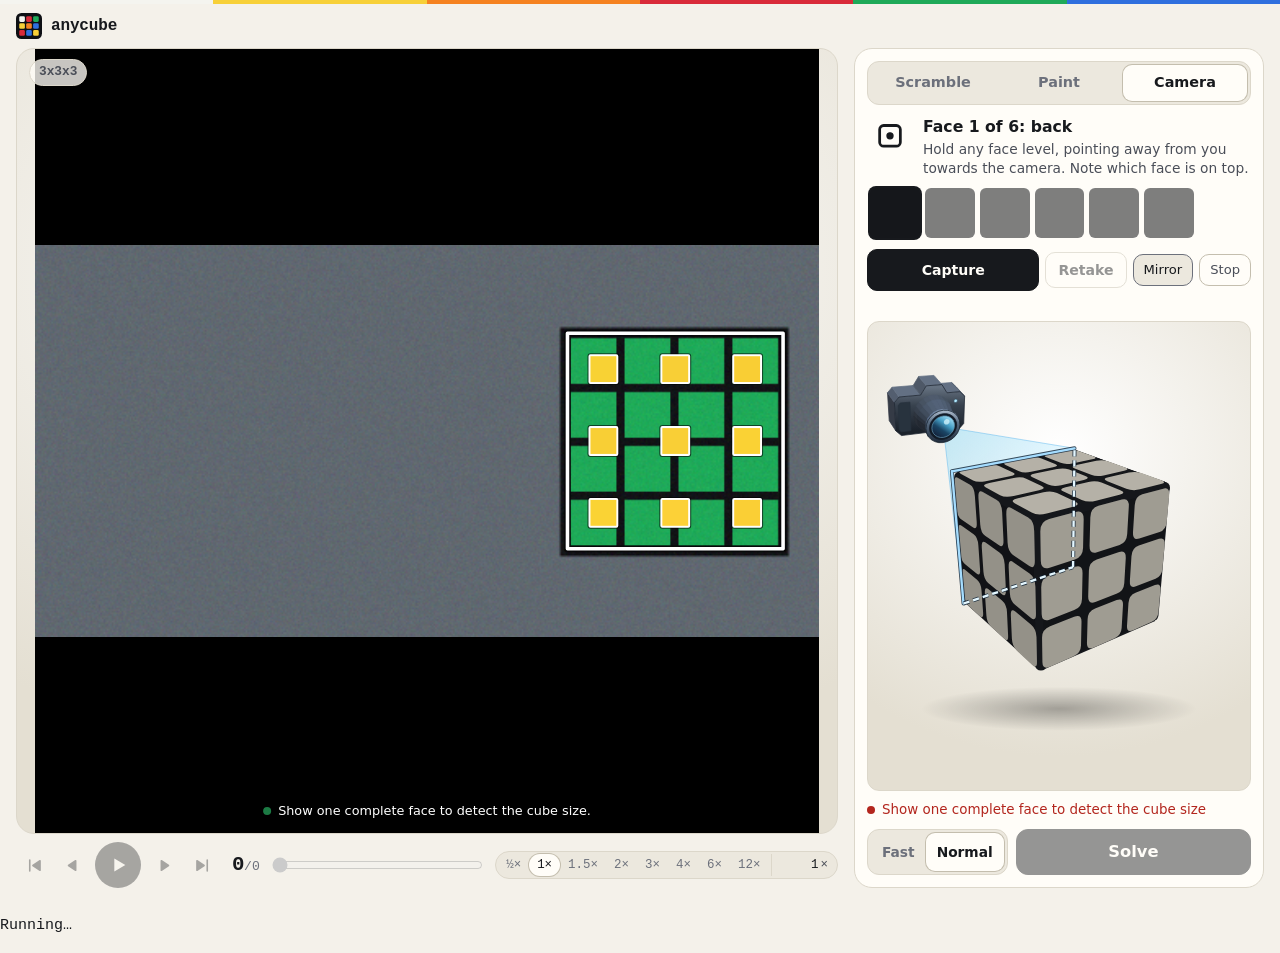
==== app/tests/size-workflows.html @ 3d15e0f9 "Infer camera cube size and confirm MultiCuber calibration before scanning" ====
<!doctype html>
<meta charset="utf-8">
<title>Camera and robot size workflows</title>
<link rel="stylesheet" href="../app.css">
<div class="app" id="app"></div>
<pre id="result">Running…</pre>
<script type="module">
import { mount } from "../js/app.js";
import { SCAN_STEPS } from "../js/camera.js";
import { COLOURS, picture, quad } from "./pictures.mjs";
import { mockServer, json, PHOTOS } from "./robot-mock.mjs";

const result = document.querySelector("#result");
const $ = id => document.getElementById(id);
const check = (value, message) => { if (!value) throw Error(message); };
async function until(predicate) {
  const end = performance.now() + 12000;
  while (!predicate()) {
    if (performance.now() > end) throw Error("Timed out: " + predicate + "\n" + document.body.innerText.slice(-1500));
    await new Promise(resolve => setTimeout(resolve, 40));
  }
}

try {
  const mock = mockServer({ identify: true, ports: [], size: 3, settleMs: 80 });
  const source = document.createElement("canvas");
  source.width = 480;
  source.height = 240;
  const ctx = source.getContext("2d");
  let pixels;
  function showFace(n, colour = 1) {
    const image = picture({ W: 480, H: 240, n, corners: n ? quad(88, 120, 132) : null, stickers: Array(n*n).fill(colour) });
    pixels = new ImageData(image.data, 480, 240);
    ctx.putImageData(pixels, 0, 0);
  }
  showFace(0);
  let lastHold = -1;
  let cube;
  setInterval(() => {
    if (mock.holding >= 0 && mock.holding !== lastHold) {
      showFace(cube, "URFDLB".indexOf(PHOTOS[mock.holding][0]));
    }
    lastHold = mock.holding;
    ctx.putImageData(pixels, 0, 0);
  }, 20);
  navigator.mediaDevices.getUserMedia = async () => source.captureStream(30);
  navigator.mediaDevices.enumerateDevices = async () => [];
  const network = window.fetch;
  const requests = [];
  window.fetch = async (url, init) => {
    if (url === "/api/config") return json(200, { local:true, robots:true, max_size:7, browser_sizes:[], modes:["normal"], max_scramble_moves:5000 });
    if (url === "/api/check") return json(200, { ok:true });
    if (url.startsWith("/api/robot")) {
      if (url === "/api/robot/scan") requests.push(JSON.parse(init.body).size);
      return mock.fetch(url, init);
    }
    return network(url, init);
  };
  const app = await mount($("app"));
  $("sizes").children[5].click();
  $("tab-camera").click();
  for (const n of [3,4,5]) {
    showFace(0);
    $("camera-start").click();
    await until(() => app.scanner.running && app.scanner.capture.disabled);
    showFace(n, SCAN_STEPS[0].face);
    await until(() => app.state.size === n && !app.scanner.capture.disabled);
    app.scanner.capture.click();
    check(app.scanner.step === 1 && app.state.scan.filter(Boolean).length === n*n, "first face");
    showFace(n === 3 ? 4 : 3);
    await until(() => app.scanner.capture.disabled);
    check(app.state.size === n && app.scanner.step === 1, "mixed sizes");
    for (const { face } of SCAN_STEPS.slice(1)) {
      showFace(n, face);
      await until(() => app.scanner.found?.cells[0].every((v, i) => Math.abs(v - COLOURS[face][i]) < 12));
      app.scanner.capture.click();
    }
    check(!app.scanner.running && app.state.scan === null, "scan completed");
    check(app.state.painted.get(n).facelets.length === 6*n*n, "completed cube size");
    $("tab-camera").click();
  }
  $("tab-paint").click();
  $("sizes").children[5].click();
  mock.plug();
  await until(() => $("app").classList.contains("robot-mode"));
  check(app.state.size === 7, "connection changed editor");
  for (const n of [0, "ambiguous", 6, 3, 4, 5]) {
    cube = n;
    if (n === "ambiguous") {
      showFace(3);
      const other = picture({ W: 480, H: 240, n: 4, corners: quad(360, 120, 132), stickers: Array(16).fill(1) });
      for (let y = 0; y < 240; y++) {
        const offset = (480*y + 240)*4;
        pixels.data.set(other.data.subarray(offset, offset + 240*4), offset);
      }
      ctx.putImageData(pixels, 0, 0);
    } else showFace(n);
    const before = requests.length;
    await until(() => !$("robot-scan").disabled);
    $("robot-scan").click();
    if (!n || n === "ambiguous" || n === 6) {
      await until(() => document.body.innerText.includes(n === 6 ? "cannot scan" : "Show one complete"));
      await until(() => !$("robot-scan").disabled);
      check(requests.length === before && app.state.size === 7, "uncertain or unsupported scan");
    } else {
      await until(() => requests.length > before);
      check(requests.at(-1) === n && app.state.size === n, "wrong scan size");
      await until(() => $("robot-scan").textContent === "Scan & solve");
      check(mock.calls.some(c => c.path === "/api/robot/solve" && c.body.size === n && c.body.facelets.length === 6*n*n), `solve from captured ${n} faces: ${document.body.innerText.slice(-1500)}`);
      check(mock.calls.filter(c => c.path === "/api/robot/photo-taken").length === 6*(n-2), "missing photos");
    }
  }
  mock.unplug();
  await until(() => !$("app").classList.contains("robot-mode"));
  check(app.state.size === 7, "manual size restored on disconnect");
  result.textContent = "PASS";
} catch (error) { result.textContent = error.stack; }
</script>
---- app/app.css ----
/* anycube: the application. One stylesheet, no dependencies, system
   fonts. Dark by default, light where the system asks for it.

   The application is exactly one viewport tall, on a laptop and on a
   phone, and everything in it has one place and one size: the cube and its
   playback on one side; the input, the solution and Solve on the other.
   Nothing moves when a solution arrives, the mode changes or the size
   does. A page that hosts it adds its own stylesheet for whatever it puts
   around it. */

:root {
  color-scheme: dark;
  --bg: #0e1014;
  --bg-2: #14171d;
  --panel: #171a21;
  --line: #262b36;
  --line-2: #343a48;
  --ink: #ecebe6;
  --ink-2: #b4b8c4;
  --ink-3: #8a8fa0;
  --accent: #f7d038;
  --accent-ink: #15130a;
  --danger: #ff7a70;
  --danger-bg: #2a1614;
  --ok: #5fd08e;
  --stage-a: #232936;
  --stage-b: #0f1217;
  --cube-body: #0b0c0f;
  --cube-inside: #1b1e25;
  --cube-blank: #3a3f4b;
  --u: #f4f4ef;
  --r: #d92b3a;
  --f: #1faa59;
  --d: #f7d038;
  --l: #f58220;
  --b: #2f6fde;
  --sans: ui-sans-serif, system-ui, -apple-system, "Segoe UI", Roboto, "Helvetica Neue", Arial, sans-serif;
  --mono: ui-monospace, "SF Mono", "Cascadia Code", "JetBrains Mono", Menlo, Consolas, "Liberation Mono", monospace;
  --radius: 14px;
  --gutter: 16px;
}

@media (prefers-color-scheme: light) {
  :root {
    color-scheme: light;
    --bg: #f4f1ea;
    --bg-2: #ece8de;
    --panel: #fffdf8;
    --line: #dcd7ca;
    --line-2: #c4beae;
    --ink: #17191d;
    --ink-2: #4a4e58;
    --ink-3: #6c707b;
    --accent: #17191d;
    --accent-ink: #fffdf8;
    --danger: #b3261e;
    --danger-bg: #fbe9e6;
    --ok: #1c7a44;
    --stage-a: #ffffff;
    --stage-b: #e4dfd2;
    --cube-body: #15171b;
    --cube-inside: #2a2d35;
    --cube-blank: #b9b5aa;
  }
}

*,
*::before,
*::after {
  box-sizing: border-box;
}

html {
  -webkit-text-size-adjust: 100%;
}

body {
  margin: 0;
  background: var(--bg);
  color: var(--ink);
  font: 15px/1.5 var(--sans);
  -webkit-font-smoothing: antialiased;
}

a {
  color: inherit;
  text-underline-offset: 3px;
  text-decoration-thickness: 1px;
}

button,
input,
textarea {
  font: inherit;
  color: inherit;
}

:focus-visible {
  outline: 2px solid var(--b);
  outline-offset: 2px;
}

.sr {
  position: absolute;
  width: 1px;
  height: 1px;
  overflow: hidden;
  clip-path: inset(50%);
  white-space: nowrap;
}

[hidden] {
  display: none !important;
}

kbd {
  font: 0.85em var(--mono);
  padding: 1px 5px;
  border: 1px solid var(--line-2);
  border-radius: 5px;
}

/* ------------------------------------------------- the one-viewport app */

.app {
  height: 100vh;
  height: 100dvh;
  min-height: 480px;
  display: grid;
  grid-template-rows: auto auto minmax(0, 1fr);
}

/* The six colours, across the top. */
.stripe {
  display: grid;
  grid-template-columns: repeat(6, 1fr);
  height: 4px;
}
.stripe i:nth-child(1) { background: var(--u); }
.stripe i:nth-child(2) { background: var(--d); }
.stripe i:nth-child(3) { background: var(--l); }
.stripe i:nth-child(4) { background: var(--r); }
.stripe i:nth-child(5) { background: var(--f); }
.stripe i:nth-child(6) { background: var(--b); }

.top,
.bench {
  width: min(1320px, 100% - 2 * var(--gutter));
  margin-inline: auto;
}

.top {
  display: flex;
  align-items: center;
  gap: 18px;
  padding: 8px 0;
  min-height: 44px;
}

.brand {
  display: inline-flex;
  align-items: center;
  gap: 9px;
  text-decoration: none;
  font: 600 1rem/1 var(--mono);
  letter-spacing: -0.01em;
  flex: none;
}
.brand b {
  font-weight: 600;
  color: var(--ink-3);
}

/* What the hosting page puts in the bar. */
.top-extra {
  margin-left: auto;
  display: flex;
  align-items: center;
  gap: 18px;
  min-width: 0;
}

.app-dialog {
  width: min(390px, calc(100% - 28px));
  padding: 20px;
  border: 1px solid var(--line-2);
  border-radius: var(--radius);
  color: var(--ink);
  background: var(--panel);
}
.app-dialog::backdrop { background: #0008; }
.app-dialog h2 { margin: 0; font-size: 1.15rem; }
.app-dialog p { margin: 10px 0 18px; color: var(--ink-2); }
.app-dialog form { display: flex; justify-content: flex-end; gap: 8px; }
#update-progress { width: 100%; margin-bottom: 12px; }
#update-notes { margin-bottom: 16px; }
#update-notes pre { white-space: pre-wrap; overflow-wrap: anywhere; max-height: 30vh; overflow: auto; }
.settings-options { margin: 16px 0; padding: 0; border: 0; }
.settings-options legend { margin-bottom: 6px; font-size: 0.86rem; color: var(--ink-2); }
.settings-options label { display: flex; align-items: center; gap: 8px; min-height: 38px; cursor: pointer; }
.settings-options input { margin: 0; }
.settings-options i { width: 15px; height: 15px; border: 1px solid var(--line-2); border-radius: 4px; }
.orientation-white { background: var(--u); }
.orientation-yellow { background: var(--d); }
.update-trigger.update-available { color: var(--accent-ink); background: var(--accent); }
.update-trigger.update-available:hover { background: var(--accent); filter: brightness(1.08); }

@media (max-width: 400px) {
  .top.local-top .sizes { gap: 3px; }
  .top.local-top .sizes button { min-width: 32px; }
}

.bench {
  min-height: 0;
  display: grid;
  grid-template-columns: minmax(0, 1fr) minmax(340px, 410px);
  gap: 16px;
  padding-bottom: 12px;
}

/* The cube, its playback, the solution. */
.stage-col {
  min-height: 0;
  min-width: 0;
  display: grid;
  /* One column no wider than its place, whatever is in it: the playback
     below the cube then fits itself to that width (see .transport). */
  grid-template-columns: minmax(0, 1fr);
  grid-template-rows: minmax(0, 1fr) auto;
  gap: 8px;
  container-type: inline-size;
}

/* Wherever the cube is drawn: as large a square as fits. */
.cube-host {
  container-type: size;
  display: grid;
  place-items: center;
}
.cube-host canvas {
  display: block;
  width: min(100cqw, 100cqh);
  aspect-ratio: 1;
  touch-action: none;
  cursor: grab;
}
.cube-host canvas:active {
  cursor: grabbing;
}

.stage {
  position: relative;
  min-height: 120px;
  border-radius: calc(var(--radius) + 4px);
  border: 1px solid var(--line);
  background: radial-gradient(120% 90% at 50% 28%, var(--stage-a), var(--stage-b) 72%);
  overflow: hidden;
}
.stage-size,
.stage-tools,
.next,
.status {
  position: absolute;
  margin: 0;
  z-index: 3;
}
.stage-size {
  top: 10px;
  left: 12px;
  font: 600 0.8rem/1 var(--mono);
  color: var(--ink-2);
  padding: 6px 9px;
  border: 1px solid var(--line);
  border-radius: 999px;
  background: color-mix(in srgb, var(--panel) 78%, transparent);
  pointer-events: none;
}
.stage-tools {
  top: 8px;
  right: 8px;
  display: flex;
  gap: 6px;
}
.tool {
  display: inline-flex;
  align-items: center;
  gap: 5px;
  height: 30px;
  padding: 0 9px;
  border: 1px solid var(--line);
  border-radius: 999px;
  background: color-mix(in srgb, var(--panel) 78%, transparent);
  font-size: 0.78rem;
  font-weight: 600;
  color: var(--ink-3);
  cursor: pointer;
}
.tool svg {
  width: 15px;
  height: 15px;
  fill: none;
  stroke: currentColor;
  stroke-width: 2.2;
  stroke-linecap: round;
  stroke-linejoin: round;
}
.tool:hover {
  color: var(--ink);
}
.tool[aria-pressed="true"] {
  color: var(--ink);
  border-color: var(--ink-3);
  background: var(--panel);
}

.view-cube {
  --view-cube-half: clamp(24px, 5cqmin, 31px);
  position: absolute;
  z-index: 3;
  top: 40px;
  right: 8px;
  display: grid;
  place-items: center;
  width: calc(3.5 * var(--view-cube-half));
  aspect-ratio: 1;
  pointer-events: none;
}
.view-cube-body {
  position: relative;
  width: calc(2 * var(--view-cube-half));
  aspect-ratio: 1;
}
.view-cube-face {
  position: absolute;
  inset: 0;
  display: grid;
  grid-template: 1fr 2.5fr 1fr / 1fr 2.5fr 1fr;
  gap: 1px;
  padding: 1px;
  background: var(--line-2);
}
.view-cube-face button {
  display: grid;
  place-items: center;
  padding: 0;
  border: 0;
  background: color-mix(in srgb, var(--panel) 82%, var(--face-colour));
  color: var(--ink);
  font: 700 0.85rem/1 var(--mono);
  pointer-events: auto;
  cursor: pointer;
}
.view-cube-face .view-cube-centre {
  background: color-mix(in srgb, var(--panel) 91%, var(--face-colour));
}
.view-cube-face button:hover,
.view-cube-face button:focus-visible {
  background: var(--accent);
  color: var(--accent-ink);
  outline-offset: -2px;
}
/* The move that comes next, in letters, beside its arrows. */
.next {
  left: 12px;
  top: 46px;
  display: flex;
  align-items: baseline;
  gap: 7px;
  pointer-events: none;
}
.next span {
  font: 600 0.66rem/1 var(--sans);
  letter-spacing: 0.09em;
  text-transform: uppercase;
  color: var(--ink-3);
}
.next b {
  font: 700 clamp(1.5rem, 7cqmin, 2.6rem) / 1 var(--mono);
  letter-spacing: -0.03em;
}

/* Where a solve stands, and what is wrong with a cube: over the foot of the stage. */
.status {
  left: 50%;
  bottom: 10px;
  transform: translateX(-50%);
  width: max-content;
  max-width: calc(100% - 20px);
  padding: 8px 12px;
  border: 1px solid var(--line-2);
  border-radius: 12px;
  background: color-mix(in srgb, var(--panel) 94%, transparent);
  box-shadow: 0 6px 24px rgba(0, 0, 0, 0.18);
  font-size: 0.88rem;
  line-height: 1.35;
  display: grid;
  grid-template-columns: auto minmax(0, 1fr);
  gap: 2px 10px;
  align-items: center;
}
.status .text {
  margin: 0;
}
.status .text b {
  font-weight: 650;
}
.status .more-line {
  grid-column: 2;
  margin: 0;
  font-size: 0.8rem;
  color: var(--ink-3);
}
.status small {
  display: block;
  margin-top: 3px;
  opacity: 0.85;
  font: 0.82em/1.35 var(--mono);
}
.status.bad {
  border-color: color-mix(in srgb, var(--danger) 55%, var(--line));
  background: var(--danger-bg);
  color: var(--danger);
}
.status.bad .more-line {
  color: inherit;
  opacity: 0.85;
}
.status.good .mark {
  color: var(--ok);
}
.mark {
  width: 20px;
  height: 20px;
  display: grid;
  place-items: center;
  font-weight: 700;
}
/* Four stickers taking turns: the page is busy. */
span.busy {
  width: 20px;
  height: 20px;
  display: grid;
  grid-template-columns: 1fr 1fr;
  gap: 2px;
}
span.busy i {
  border-radius: 2.5px;
  animation: pulse 1.2s infinite ease-in-out;
}
span.busy i:nth-child(1) { background: var(--d); }
span.busy i:nth-child(2) { background: var(--r); animation-delay: 0.15s; }
span.busy i:nth-child(4) { background: var(--b); animation-delay: 0.3s; }
span.busy i:nth-child(3) { background: var(--f); animation-delay: 0.45s; }
@keyframes pulse {
  0%, 100% { opacity: 0.25; }
  40% { opacity: 1; }
}
.line {
  grid-column: 1 / -1;
  display: flex;
  gap: 4px;
  margin-top: 5px;
}
.line i {
  flex: 1;
  max-width: 34px;
  height: 5px;
  border-radius: 3px;
  background: var(--line-2);
}
.line i.ahead {
  background: var(--ink-3);
}
.line i.you {
  background: var(--accent);
}

/* The camera's picture takes the stage; the cube steps aside into a corner. */
.cam-frame {
  position: absolute;
  inset: 0;
  margin: auto;
  width: min(100cqw, 100cqh);
  aspect-ratio: 1;
  overflow: hidden;
  background: #000;
  z-index: 1;
}
.cam-frame video {
  position: absolute;
  inset: 0;
  width: 100%;
  height: 100%;
  object-fit: contain;
}
.cam-frame.mirrored video,
.cam-frame.mirrored .cam-grid {
  transform: scaleX(-1);
}
.cam-grid {
  position: absolute;
  inset: 15%;
  display: grid;
  grid-template-columns: repeat(var(--n), 1fr);
  border: 2px solid rgba(255, 255, 255, 0.95);
  border-radius: 8px;
  box-shadow: 0 0 0 100vmax rgba(0, 0, 0, 0.42);
}
.cam-grid i {
  border: 1px solid rgba(255, 255, 255, 0.55);
  display: grid;
  place-items: center;
  color: transparent;
}
/* What is found in the picture, drawn over it: it turns with the picture when that is mirrored. */
.cam-found {
  position: absolute;
  inset: 0;
  width: 100%;
  height: 100%;
  pointer-events: none;
}
.cam-frame.mirrored .cam-found {
  transform: scaleX(-1);
}
.cam-grid[hidden] {
  display: none;
}
.cam-note {
  position: absolute;
  left: 50%;
  bottom: 10px;
  transform: translateX(-50%);
  margin: 0;
  padding: 5px 11px;
  border-radius: 999px;
  background: rgba(0, 0, 0, 0.62);
  color: #fff;
  font-size: 0.8rem;
  line-height: 1.2;
  white-space: nowrap;
  max-width: calc(100% - 16px);
  overflow: hidden;
  text-overflow: ellipsis;
}
.cam-frame.found .cam-note::before {
  content: "";
  display: inline-block;
  width: 8px;
  height: 8px;
  margin-right: 7px;
  border-radius: 50%;
  background: var(--ok);
}
/* The colour read from each cell, with the sticker visible around the mark. */
.cam-grid i::after {
  content: "";
  width: 36%;
  aspect-ratio: 1;
  border-radius: 28%;
  background: currentColor;
  box-shadow: 0 0 0 2px rgba(255, 255, 255, 0.95), 0 0 0 3.5px rgba(0, 0, 0, 0.6);
}
.stage.scanning .stage-tools,
.stage.scanning .view-cube,
.stage.scanning .next {
  display: none;
}

/* Playback. */
.transport {
  display: grid;
  grid-template-columns: auto auto minmax(60px, 1fr) auto;
  grid-template-areas: "keys counter scrub speed";
  align-items: center;
  gap: 4px 12px;
}
/* The cube's column can be narrow even beside the panel in a wide window. */
@container (max-width: 720px) {
  .transport {
    grid-template-columns: auto auto minmax(0, 1fr);
    grid-template-areas: "keys counter speed" "scrub scrub scrub";
    gap: 0 8px;
  }
  .speed {
    justify-self: end;
  }
}
@container (max-width: 580px) {
  .transport {
    grid-template-areas: "keys counter scrub" "speed speed speed";
    gap: 4px 8px;
  }
  .speed {
    justify-self: start;
  }
}
@container (max-width: 480px) {
  .speed button {
    padding: 4px 5px;
  }
  #to-start,
  #to-end {
    display: none;
  }
}
.keys {
  grid-area: keys;
  display: flex;
  align-items: center;
  gap: 2px;
}
.key {
  width: 36px;
  height: 36px;
  display: grid;
  place-items: center;
  border: 1px solid transparent;
  border-radius: 50%;
  background: none;
  cursor: pointer;
}
.key svg {
  width: 19px;
  height: 19px;
  fill: currentColor;
  stroke: currentColor;
  stroke-width: 2;
  stroke-linecap: round;
  stroke-linejoin: round;
}
.key:hover:not(:disabled) {
  background: var(--bg-2);
  border-color: var(--line);
}
.key:disabled {
  opacity: 0.35;
  cursor: default;
}
.key.play {
  width: 46px;
  height: 46px;
  margin-inline: 3px;
  background: var(--accent);
  color: var(--accent-ink);
}
.key.play:hover:not(:disabled) {
  background: var(--accent);
  filter: brightness(1.08);
}
.key.play svg {
  width: 22px;
  height: 22px;
  stroke-width: 0;
}
.key.play .icon-pause,
.key.play.playing .icon-play {
  display: none;
}
.key.play.playing .icon-pause {
  display: block;
}
.counter {
  grid-area: counter;
  margin: 0;
  font: 600 1.3rem/1 var(--mono);
  font-variant-numeric: tabular-nums;
  letter-spacing: -0.02em;
  white-space: nowrap;
}
.counter .of {
  font-size: 0.82rem;
  font-weight: 500;
  color: var(--ink-3);
  letter-spacing: 0;
}
#scrub {
  grid-area: scrub;
  width: 100%;
  margin: 0;
  accent-color: var(--accent);
  height: 20px;
}
.speed {
  grid-area: speed;
  display: inline-flex;
  align-items: center;
  border: 1px solid var(--line);
  border-radius: 999px;
  padding: 2px;
  background: var(--bg-2);
}
.speed-presets {
  display: flex;
  flex-wrap: wrap;
}
.speed button {
  border: 0;
  background: none;
  border-radius: 999px;
  padding: 4px 8px;
  font: 500 0.78rem/1.2 var(--mono);
  color: var(--ink-3);
  cursor: pointer;
}
.speed button[aria-checked="true"] {
  background: var(--panel);
  color: var(--ink);
  box-shadow: 0 0 0 1px var(--line-2);
}
.speed-custom {
  display: inline-flex;
  align-items: center;
  gap: 2px;
  margin-inline-start: 3px;
  padding-inline: 5px 7px;
  border-inline-start: 1px solid var(--line);
  color: var(--ink-2);
  font: 500 0.78rem/1.2 var(--mono);
}
.speed-custom input {
  width: 5.5ch;
  padding: 4px 0;
  border: 0;
  background: none;
  color: var(--ink);
  font: inherit;
  text-align: end;
  appearance: textfield;
}
.speed-custom input::-webkit-inner-spin-button {
  appearance: none;
}

/* The lower part of the panel: the solution, or the cube the camera is reading. */
.lower {
  flex: 1;
  min-height: 0;
  display: flex;
}
.solution {
  flex: 1;
  min-width: 0;
  min-height: 0;
  border: 1px solid var(--line);
  border-radius: 12px;
  background: var(--bg);
  padding: 8px 10px 10px;
  display: grid;
  grid-template-columns: minmax(0, 1fr) auto;
  grid-template-rows: 28px minmax(0, 1fr);
  align-items: center;
  gap: 4px 10px;
}
.summary {
  margin: 0;
  color: var(--ink-3);
  font: 600 0.72rem/1 var(--sans);
  letter-spacing: 0.08em;
  text-transform: uppercase;
  white-space: nowrap;
  overflow: hidden;
  text-overflow: ellipsis;
}
.summary b {
  color: var(--ink);
  font: 650 0.9rem/1 var(--sans);
  letter-spacing: 0;
  text-transform: none;
  margin-right: 4px;
}
.moves,
.placeholder {
  grid-column: 1 / -1;
  grid-row: 2;
  align-self: stretch;
  min-height: 0;
}
.moves {
  overflow: auto;
  overscroll-behavior: contain;
  display: flex;
  flex-wrap: wrap;
  align-items: center;
  align-content: flex-start;
  gap: 4px 4px;
  position: relative;
}
.moves:empty {
  display: none;
}
.detour {
  grid-column: 1 / -1;
  grid-row: 2;
  margin: 0;
  color: var(--ink-2);
  font: 500 0.78rem/1.3 var(--sans);
}
.solution.off-solution {
  grid-template-rows: 28px auto minmax(0, 1fr);
}
.solution.off-solution .moves,
.solution.off-solution .wait {
  grid-row: 3;
}
.solution.waiting .detour {
  display: none;
}
.placeholder {
  margin: 0;
  font-size: 0.84rem;
  line-height: 1.4;
  color: var(--ink-3);
}
/* While a solve waits or runs, its state stands where the solution will be. */
.wait {
  grid-column: 1 / -1;
  grid-row: 2;
  align-self: stretch;
  min-height: 0;
  display: flex;
  flex-direction: column;
  align-items: center;
  justify-content: center;
  gap: 10px;
  text-align: center;
  padding: 0 8px;
}
.wait[hidden] {
  display: none;
}
.wait-title {
  margin: 0;
  font-size: 1.35rem;
  line-height: 1.2;
  font-weight: 500;
}
.wait-title b {
  font-weight: 750;
}
.wait-title span {
  font-variant-numeric: tabular-nums;
}
.wait-more {
  margin: 0;
  font-size: 0.84rem;
  line-height: 1.4;
  color: var(--ink-3);
}
.wait .line {
  width: min(100%, 260px);
  justify-content: center;
  margin: 0;
}
.wait .line i {
  height: 8px;
  border-radius: 4px;
}
.solution.waiting .moves,
.solution.waiting .placeholder,
.solution.waiting #copy {
  display: none;
}
.scan-slot {
  flex: 1;
  min-width: 0;
  display: none;
  border: 1px solid var(--line);
  border-radius: 12px;
  background: radial-gradient(120% 90% at 50% 28%, var(--stage-a), var(--stage-b) 72%);
}
.lower.scanning .solution {
  display: none;
}
.lower.scanning .scan-slot {
  display: grid;
}
.scan-slot-narrow {
  display: none;
}

.part {
  display: contents;
}
/* Each phase begins a row of its own, under its title. */
.part h4 {
  flex: 0 0 100%;
  margin: 7px 0 1px;
  font: 600 0.66rem/1 var(--sans);
  letter-spacing: 0.07em;
  text-transform: uppercase;
  color: var(--ink-3);
  white-space: nowrap;
}
.part:first-child h4 {
  margin-top: 0;
}
.part h4 span {
  font-family: var(--mono);
  letter-spacing: 0;
  margin-left: 4px;
}
.part ol {
  display: contents;
}
.part li {
  list-style: none;
}
.move {
  min-width: 2.2em;
  padding: 4px 6px;
  border: 1px solid var(--line);
  border-radius: 7px;
  background: none;
  font: 500 0.88rem/1.1 var(--mono);
  text-align: center;
  white-space: nowrap;
  cursor: pointer;
  color: var(--ink);
}
.move:hover {
  border-color: var(--line-2);
  background: var(--bg-2);
}
.move.done {
  color: var(--ink-3);
  border-color: transparent;
  background: var(--bg-2);
}
.move.now {
  background: var(--accent);
  border-color: var(--accent);
  color: var(--accent-ink);
}
.move-progress {
  margin-left: 0.4em;
  font-size: 0.75em;
}

/* Controls. */
.panel {
  position: relative;
  min-height: 0;
  min-width: 0;
  display: flex;
  flex-direction: column;
  gap: 10px;
  border: 1px solid var(--line);
  border-radius: calc(var(--radius) + 4px);
  background: var(--panel);
  padding: 12px;
}
/* The input keeps one height whatever tab is open, so what is under it stays where it is. */
/* Nothing in it scrolls: each tab's contents are made to fit (the box of a
   long scramble scrolls its own text). */
.panels {
  flex: none;
  height: 196px;
  overflow: hidden;
}
.note {
  margin: 8px 0 0;
  font-size: 0.82rem;
  line-height: 1.4;
  color: var(--ink-3);
}
.note code {
  font: 0.92em var(--mono);
  color: var(--ink-2);
}
.tabpanel > .note:first-child {
  margin-top: 0;
  margin-bottom: 10px;
}
.size-row {
  display: flex;
  align-items: center;
  gap: 6px;
  min-width: 0;
}
.sizes {
  display: flex;
  gap: 5px;
  overflow-x: auto;
  scrollbar-width: none;
  padding: 2px;
  margin: -2px;
}
.sizes::-webkit-scrollbar {
  display: none;
}
.sizes button {
  flex: none;
  min-width: 38px;
  height: 38px;
  padding: 0 8px;
  border: 1px solid var(--line);
  border-radius: 10px;
  background: var(--bg-2);
  font: 600 0.95rem/1 var(--mono);
  cursor: pointer;
}
.sizes button:hover {
  border-color: var(--line-2);
}
.sizes button[aria-checked="true"] {
  background: var(--ink);
  border-color: var(--ink);
  color: var(--bg);
}
.custom input {
  width: 58px;
  height: 38px;
  padding: 0 6px;
  border: 1px dashed var(--line-2);
  border-radius: 10px;
  background: none;
  font: 600 0.95rem/1 var(--mono);
  text-align: center;
  -moz-appearance: textfield;
  appearance: textfield;
}
.custom input::-webkit-outer-spin-button,
.custom input::-webkit-inner-spin-button {
  -webkit-appearance: none;
  margin: 0;
}
.custom input.on {
  border-style: solid;
  border-color: var(--ink);
  box-shadow: inset 0 0 0 1px var(--ink);
}

.tabs {
  display: grid;
  grid-auto-flow: column;
  grid-auto-columns: 1fr;
  gap: 2px;
  padding: 3px;
  border: 1px solid var(--line);
  border-radius: 12px;
  background: var(--bg-2);
}
.tabs button {
  border: 0;
  border-radius: 9px;
  background: none;
  padding: 7px 4px;
  font-weight: 600;
  font-size: 0.9rem;
  color: var(--ink-3);
  cursor: pointer;
}
.tabs button[aria-selected="true"] {
  background: var(--panel);
  color: var(--ink);
  box-shadow: 0 0 0 1px var(--line-2);
}
.narrow-only {
  display: none;
}

.scramble-field {
  position: relative;
  overflow: hidden;
  border-radius: 11px;
  background: var(--bg);
}
#scramble,
#scramble-mirror {
  width: 100%;
  padding: 9px 11px;
  border: 1px solid transparent;
  font: 500 0.95rem/1.45 var(--mono);
  scrollbar-gutter: stable;
}
#scramble {
  position: relative;
  display: block;
  resize: none;
  overflow: auto;
  /* Six whole lines, none cut: the lines, the padding and the border. */
  height: calc(6 * 1.45em + 20px);
  border-color: var(--line);
  border-radius: inherit;
  background: transparent;
}
#scramble::placeholder {
  color: var(--ink-3);
  opacity: 0.7;
}
#scramble:focus {
  outline: none;
  border-color: var(--ink-2);
}
#scramble[aria-invalid="true"] {
  border-color: var(--danger);
}
#scramble[aria-invalid="true"]:focus {
  box-shadow: inset 0 0 0 1px var(--danger);
}
#scramble-mirror {
  position: absolute;
  inset: 0;
  overflow: hidden;
  pointer-events: none;
  white-space: pre-wrap;
  overflow-wrap: break-word;
  color: transparent;
  forced-color-adjust: none;
}
#scramble-mirror mark {
  color: inherit;
  background: var(--danger-bg);
  text-decoration: underline wavy var(--danger);
  text-underline-offset: 2px;
}

.row {
  display: flex;
  flex-wrap: wrap;
  gap: 6px;
  margin-top: 8px;
}

/* The "i" beside the scramble's buttons, and what it opens. */
.button.info {
  margin-left: auto;
  width: 36px;
  padding: 0;
  border-radius: 50%;
  font: italic 600 1rem/1 Georgia, "Times New Roman", serif;
  color: var(--ink-2);
}
.button.info[aria-expanded="true"] {
  background: var(--ink);
  border-color: var(--ink);
  color: var(--panel);
}
.help {
  position: absolute;
  left: 12px;
  right: 12px;
  z-index: 6;
  padding: 10px 12px;
  border: 1px solid var(--line-2);
  border-radius: 12px;
  background: var(--panel);
  box-shadow: 0 8px 28px rgba(0, 0, 0, 0.2);
  font-size: 0.84rem;
  line-height: 1.45;
  color: var(--ink-2);
}
.help[hidden] {
  display: none;
}
.help p {
  margin: 0;
}
.help p + p {
  margin-top: 6px;
}
.help code {
  font: 600 0.95em/1 var(--mono);
  color: var(--ink);
}

.button {
  display: inline-flex;
  align-items: center;
  justify-content: center;
  gap: 8px;
  min-height: 36px;
  padding: 6px 12px;
  border: 1px solid var(--line-2);
  border-radius: 10px;
  background: none;
  font-weight: 600;
  font-size: 0.88rem;
  cursor: pointer;
  white-space: nowrap;
}
.button:hover:not(:disabled) {
  background: var(--bg-2);
}
.button:disabled {
  opacity: 0.45;
  cursor: default;
}
.button.small {
  min-height: 28px;
  padding: 2px 10px;
  font-size: 0.8rem;
}
.button.quiet {
  min-height: 32px;
  padding: 4px 10px;
  font-weight: 500;
  font-size: 0.82rem;
  color: var(--ink-2);
}
.button.primary {
  background: var(--accent);
  border-color: var(--accent);
  color: var(--accent-ink);
}
.button.primary:hover:not(:disabled) {
  background: var(--accent);
  filter: brightness(1.08);
}
.button.large {
  flex: 1;
  min-height: 46px;
  font-size: 1.02rem;
  border-radius: 12px;
}
.button[aria-pressed="true"] {
  background: var(--bg-2);
  border-color: var(--ink-3);
  color: var(--ink);
}

/* Whether the cube as it stands can be solved: one line, always there. */
.valid {
  margin: 0;
  height: 1.35em;
  font-size: 0.84rem;
  line-height: 1.35;
  color: var(--ink-3);
  white-space: nowrap;
  overflow: hidden;
  text-overflow: ellipsis;
}
.valid::before {
  content: "";
  display: inline-block;
  width: 8px;
  height: 8px;
  margin-right: 7px;
  border-radius: 50%;
  background: var(--line-2);
}
.valid.ok::before {
  background: var(--ok);
}
.valid.bad::before {
  background: var(--danger);
}
.valid.bad {
  color: var(--danger);
}
.valid a {
  color: var(--ink);
}
.valid b {
  font-weight: 650;
  color: var(--ink-2);
}

.go {
  display: flex;
  gap: 8px;
  align-items: stretch;
}
.modes {
  display: inline-flex;
  border: 1px solid var(--line);
  border-radius: 12px;
  padding: 3px;
  background: var(--bg-2);
}
.modes button {
  border: 0;
  border-radius: 9px;
  background: none;
  padding: 0 11px;
  font-weight: 600;
  font-size: 0.86rem;
  color: var(--ink-3);
  cursor: pointer;
}
.modes button[aria-checked="true"] {
  background: var(--panel);
  color: var(--ink);
  box-shadow: 0 0 0 1px var(--line-2);
}
.modes button:disabled {
  opacity: 0.4;
  cursor: default;
}

/* Painting: the colours, and the cube unfolded to choose a face from. */
.paint {
  display: grid;
  grid-template-columns: minmax(0, 1fr) minmax(96px, 0.5fr);
  gap: 12px;
  align-items: center;
}
.swatches {
  display: grid;
  grid-template-columns: repeat(3, 1fr);
  gap: 5px;
}
.swatch {
  display: grid;
  grid-template-columns: auto 1fr;
  align-items: center;
  gap: 6px;
  padding: 5px 6px;
  border: 1px solid var(--line);
  border-radius: 10px;
  background: none;
  cursor: pointer;
  min-width: 0;
}
.swatch .chip {
  width: 26px;
  height: 26px;
  border-radius: 7px;
  box-shadow: inset 0 0 0 1px rgba(0, 0, 0, 0.25);
}
.swatch .count {
  font: 500 0.72rem/1 var(--mono);
  color: var(--ink-3);
  text-align: left;
}
.swatch[aria-checked="true"] {
  border-color: var(--ink);
  box-shadow: inset 0 0 0 1px var(--ink);
  background: var(--bg-2);
}
.swatch.full .count {
  color: var(--ok);
}
.swatch.over .count {
  color: var(--danger);
  font-weight: 700;
}
.net {
  display: grid;
  grid-template-columns: repeat(4, 1fr);
  grid-template-rows: repeat(3, auto);
  gap: 3px;
}
.net-face {
  aspect-ratio: 1;
  display: grid;
  grid-template-columns: repeat(var(--cells), 1fr);
  gap: 1px;
  padding: 2px;
  border: 0;
  border-radius: 5px;
  background: var(--cube-body);
  cursor: pointer;
  opacity: 0.75;
}
.net-face i {
  border-radius: 1.5px;
  background: var(--cube-blank);
}
.net-face i.scan-review {
  box-shadow: inset 0 0 0 1px #fffdf5, inset 0 0 0 2px #18191b;
}
.net-face.current {
  opacity: 1;
  box-shadow: 0 0 0 2px var(--ink);
}
/* The camera's side of the panel. */
.private {
  display: grid;
  grid-template-columns: auto 1fr;
  gap: 9px;
  align-items: start;
  margin: 10px 0 12px;
  padding: 9px 11px;
  border: 1px solid color-mix(in srgb, var(--ok) 45%, var(--line));
  border-radius: 11px;
  font-size: 0.84rem;
  color: var(--ink-2);
}
.private svg {
  width: 18px;
  height: 18px;
  margin-top: 1px;
  fill: none;
  stroke: var(--ok);
  stroke-width: 1.8;
  stroke-linejoin: round;
}
.cam-scan {
  display: grid;
  grid-template-columns: minmax(0, 1fr);
  gap: 8px;
}
.cam-side {
  display: grid;
  gap: 8px;
  min-width: 0;
}
.cam-say {
  display: grid;
  grid-template-columns: auto minmax(0, 1fr);
  gap: 10px;
  align-items: start;
}
/* The small drawings of what to do with the cube: one, or two with "then" between them. */
.cam-sign {
  display: flex;
  align-items: center;
  gap: 3px;
  color: var(--ink);
}
.cam-sign svg {
  display: block;
  width: 46px;
  height: 44px;
  fill: none;
  stroke: currentColor;
  stroke-width: 2.4;
  stroke-linecap: round;
  stroke-linejoin: round;
}
.cam-sign svg .head {
  fill: currentColor;
  stroke-width: 1.2;
}
.cam-sign i {
  font: 600 0.62rem/1 var(--sans);
  font-style: normal;
  letter-spacing: 0.06em;
  text-transform: uppercase;
  color: var(--ink-3);
}
.cam-text.warn {
  color: var(--danger);
}
.cam-heading {
  margin: 0 0 2px;
  font-weight: 700;
  font-size: 0.98rem;
}
.cam-text {
  margin: 0;
  color: var(--ink-2);
  font-size: 0.86rem;
  line-height: 1.35;
  min-height: 2.7em;
}
.cam-shots {
  display: grid;
  grid-template-columns: repeat(6, 1fr);
  gap: 5px;
  margin: 0;
  /* Room for the frame round the face in hand, which is drawn outside it:
     without it the box this strip scrolls in cuts the frame's left side. */
  padding: 3px;
  list-style: none;
  max-width: 330px;
}
.cam-shots li {
  aspect-ratio: 1;
  display: grid;
  grid-template-columns: repeat(var(--n), 1fr);
  gap: 1px;
  padding: 2px;
  border-radius: 6px;
  background: var(--cube-body);
  opacity: 0.55;
}
.cam-shots li i {
  border-radius: 1px;
  background: var(--cube-blank);
}
.cam-shots li {
  cursor: pointer;
}
.cam-shots li:focus-visible {
  outline: 2px solid var(--accent);
  outline-offset: 2px;
}
.cam-shots li.taken {
  opacity: 1;
}
.cam-shots li.current {
  opacity: 1;
  box-shadow: 0 0 0 2px var(--accent);
}
.cam-buttons {
  display: flex;
  flex-wrap: wrap;
  gap: 6px;
  align-items: center;
}
.cam-buttons .primary {
  flex: 1 1 110px;
  min-height: 42px;
}

/* ------------------------------------------------------ narrow screens */

@media (max-width: 759px) {
  :root {
    --gutter: 10px;
  }
  body {
    font-size: 14px;
  }
  .top {
    gap: 8px;
    padding: 5px 0;
  }
  /* The header holds the sizes (app.js moves them there); the words make room. */
  .brand span,
  .top-extra,
  .stage-size,
  .wide-only,
  .tool span {
    display: none;
  }
  .top .size-row {
    flex: 1;
  }
  .local-top .top-extra { display: flex; }
  .local-top .update-trigger { padding-inline: 8px; }
  .sizes button,
  .custom input {
    height: 34px;
    min-width: 34px;
  }
  .custom input {
    width: 46px;
  }
  .bench {
    grid-template-columns: minmax(0, 1fr);
    grid-template-rows: minmax(0, 1fr) auto;
    gap: 8px;
    padding-bottom: 8px;
  }
  .stage-col {
    gap: 6px;
  }
  /* The solution is a tab here, and the cube the camera reads sits beside its buttons. */
  .lower {
    display: none;
  }
  .cam-scan {
    grid-template-columns: minmax(0, 1fr) 86px;
    align-items: center;
  }
  .scan-slot-narrow {
    display: grid;
    aspect-ratio: 1;
    border: 1px solid var(--line);
    border-radius: 10px;
    background: radial-gradient(120% 90% at 50% 28%, var(--stage-a), var(--stage-b) 72%);
  }
  .next {
    top: 8px;
    left: 10px;
  }
  .panel {
    padding: 8px;
    gap: 7px;
    border-radius: var(--radius);
  }
  .narrow-only {
    display: block;
  }
  .panels {
    height: 150px;
  }
  #scramble,
  #scramble-mirror {
    padding: 7px 9px;
  }
  #scramble {
    height: calc(4 * 1.45em + 16px);
  }
  .row {
    margin-top: 6px;
    flex-wrap: nowrap;
  }
  .note {
    margin-top: 5px;
    font-size: 0.78rem;
  }
  .tabpanel > .note:first-child {
    margin-bottom: 4px;
  }
  /* Paint holds its sentence (two lines at most), the colours with the
     unfolded cube, and its two buttons, with nothing left to scroll to. */
  .paint + .row {
    margin-top: 4px;
  }
  .private {
    margin: 4px 0 6px;
    padding: 4px 8px;
    font-size: 0.78rem;
  }
  /* The solution as a tab: its moves in the tab's own height. */
  .solution {
    border: 0;
    padding: 0;
    background: none;
    height: 150px;
  }
  .valid {
    font-size: 0.8rem;
  }
  .paint {
    grid-template-columns: minmax(0, 1fr) 92px;
    gap: 8px;
  }
  .swatch {
    padding: 4px 5px;
  }
  .swatch .chip {
    width: 22px;
    height: 22px;
  }
  .cam-heading {
    font-size: 0.9rem;
    margin: 0;
  }
  .cam-say {
    gap: 6px;
  }
  .cam-sign svg {
    width: 32px;
    height: 31px;
  }
  .cam-sign i {
    display: none;
  }
  .cam-text {
    min-height: 0;
    font-size: 0.78rem;
    line-height: 1.3;
    display: -webkit-box;
    -webkit-line-clamp: 2;
    -webkit-box-orient: vertical;
    overflow: hidden;
  }
  .cam-shots {
    max-width: 190px;
    gap: 4px;
  }
  .cam-buttons {
    flex-wrap: nowrap;
    gap: 4px;
  }
  .cam-buttons .button {
    min-height: 32px;
    padding: 2px 7px;
    font-size: 0.78rem;
  }
  .cam-buttons .primary {
    flex: 1 1 60px;
    min-height: 34px;
  }
  .cam-side {
    gap: 5px;
  }
  .cam-buttons .primary {
    min-height: 36px;
  }
  .button.large {
    min-height: 42px;
  }
}

/* A screen that is short as well as wide (a small laptop): tighter rows. */
@media (min-width: 760px) and (max-height: 640px) {
  .panels {
    height: 176px;
  }
  #scramble {
    height: calc(5 * 1.45em + 20px);
  }
  .panel {
    gap: 8px;
    padding: 10px;
  }
}

@media (prefers-reduced-motion: reduce) {
  span.busy i {
    animation: none;
    opacity: 0.8;
  }
}

#panel-scramble {
  container-type: inline-size;
}

#panel-scramble .button:not(.info) {
  padding-inline: 8px;
}

@container (max-width: 440px) {
  #random .long {
    display: none;
  }
}

@container (max-width: 360px) {
  #play-scramble .long {
    display: none;
  }
}

@container (max-width: 310px) {
  #panel-scramble .button:not(.info) {
    padding-inline: 6px;
  }
}

@media (max-width: 430px) {
  .row {
    gap: 5px;
  }
}

/* A robot connected (js/robot.js): its panel stands where the scramble,
   paint and camera were, and Scan & solve where Solve was. Without a robot
   none of this is on the page. */
.robot-panel,
.robot-note,
#robot-scan {
  display: none;
}
.camera-mode .size-row,
.robot-mode .size-row,
.robot-mode .tabs,
.robot-mode .panels,
.robot-mode #mode-field,
.robot-mode #solve {
  display: none;
}
.robot-mode .robot-panel {
  display: flex;
}
.robot-mode #robot-scan {
  display: inline-flex;
}
.robot-panel {
  position: relative;
  flex: none;
  flex-direction: column;
  gap: 6px;
  min-width: 0;
}
/* A label, and beside it the robot's state or the "i". */
.robot-row {
  display: flex;
  align-items: center;
  gap: 8px;
  min-height: 24px;
}
.robot-row:not(:first-child) {
  margin-top: 4px;
}
.robot-label {
  font-size: 0.8rem;
  font-weight: 600;
  color: var(--ink-2);
}
.robot-state {
  margin-left: auto;
  display: inline-flex;
  align-items: center;
  gap: 6px;
  font-size: 0.78rem;
  font-weight: 600;
  color: var(--ink-2);
  white-space: nowrap;
}
.robot-state::before {
  content: "";
  width: 8px;
  height: 8px;
  border-radius: 50%;
  background: var(--line-2);
}
.robot-state[data-kind="ok"]::before {
  background: var(--ok);
}
.robot-state[data-kind="busy"]::before {
  background: var(--accent);
  animation: pulse 1.2s infinite ease-in-out;
}
.robot-state[data-kind="warn"] {
  color: var(--danger);
}
.robot-state[data-kind="warn"]::before {
  background: var(--danger);
}
@media (prefers-reduced-motion: reduce) {
  .robot-state::before {
    animation: none !important;
  }
}
/* A dropdown of the page's own (js/dropdown.js): a button with the name
   chosen, on as many lines as it needs, and a list as wide as the button
   that opens under it, or over it where there is no room under. */
.dropdown {
  position: relative;
  min-width: 0;
}
.dropdown-button {
  position: relative;
  width: 100%;
  min-height: 36px;
  display: flex;
  align-items: center;
  border: 1px solid var(--line-2);
  border-radius: 10px;
  padding: 6px 34px 6px 10px;
  background: var(--bg);
  color: var(--ink);
  font: inherit;
  font-size: 0.88rem;
  line-height: 1.35;
  text-align: left;
  overflow-wrap: anywhere;
  cursor: pointer;
  -webkit-tap-highlight-color: transparent;
}
.dropdown-button:hover:not(:disabled),
.dropdown.open .dropdown-button {
  border-color: var(--ink-3);
}
.dropdown-button::after {
  content: "";
  position: absolute;
  right: 14px;
  top: calc(50% - 5px);
  width: 6px;
  height: 6px;
  border: solid var(--ink-2);
  border-width: 0 1.5px 1.5px 0;
  transform: rotate(45deg);
  transition: transform 0.12s;
  pointer-events: none;
}
.dropdown.open .dropdown-button::after {
  top: calc(50% - 2px);
  transform: rotate(225deg);
}
.dropdown-button:focus-visible {
  outline: 2px solid var(--b);
  outline-offset: 2px;
}
.dropdown-button:disabled {
  color: var(--ink-3);
  background: var(--bg-2);
  cursor: not-allowed;
}
.dropdown-button:disabled::after {
  opacity: 0.4;
}
.dropdown-value {
  min-width: 0;
}
/* The list: fixed in the window (the script says where), so that nothing it is in cuts it. */
.dropdown-list {
  position: fixed;
  z-index: 40;
  margin: 0;
  padding: 4px;
  list-style: none;
  overflow-y: auto;
  overscroll-behavior: contain;
  border: 1px solid var(--line-2);
  border-radius: 12px;
  background: var(--panel);
  color: var(--ink);
  box-shadow: 0 10px 30px rgba(0, 0, 0, 0.28);
  font-size: 0.88rem;
  line-height: 1.35;
}
.dropdown-list[hidden] {
  display: none;
}
.dropdown-list li {
  position: relative;
  display: flex;
  align-items: baseline;
  gap: 10px;
  min-height: 34px;
  padding: 7px 10px 7px 30px;
  border-radius: 8px;
  overflow-wrap: anywhere;
  cursor: pointer;
  -webkit-tap-highlight-color: transparent;
}
.dropdown-list li.active {
  background: var(--bg-2);
  box-shadow: inset 0 0 0 1px var(--line-2);
}
/* The option chosen has a tick before it. */
.dropdown-list li[aria-selected="true"]::before {
  content: "";
  position: absolute;
  left: 11px;
  top: 12px;
  width: 9px;
  height: 5px;
  border: solid var(--ink);
  border-width: 0 0 1.75px 1.75px;
  transform: rotate(-45deg);
}
.dropdown-text {
  flex: 1;
  min-width: 0;
}
/* Why an option is as it is: "busy", "not a robot", "checking". */
.dropdown-note {
  flex: none;
  max-width: 50%;
  padding: 1px 7px;
  border: 1px solid var(--line-2);
  border-radius: 999px;
  font-size: 0.72rem;
  font-weight: 600;
  color: var(--ink-2);
  white-space: nowrap;
}
.dropdown-list li[aria-disabled="true"] {
  cursor: not-allowed;
}
.dropdown-list li[aria-disabled="true"] .dropdown-text {
  color: var(--ink-3);
}
@media (pointer: coarse) {
  .dropdown-list li {
    min-height: 42px;
    padding-block: 10px;
  }
  .dropdown-list li[aria-selected="true"]::before {
    top: 16px;
  }
}
/* The "i" beside Camera, and the details it opens over what is under it. */
.robot-info {
  display: flex;
}
#robot-info {
  width: 24px;
  height: 24px;
  padding: 0;
  border: 1px solid var(--line-2);
  border-radius: 50%;
  background: none;
  color: var(--ink-2);
  font: italic 600 0.86rem/1 Georgia, "Times New Roman", serif;
  cursor: pointer;
  -webkit-tap-highlight-color: transparent;
}
#robot-info:hover {
  background: var(--bg-2);
}
#robot-info[aria-expanded="true"] {
  background: var(--ink);
  border-color: var(--ink);
  color: var(--panel);
}
/* It begins right under the "i", so that a mouse gets from one to the other,
   as wide as the panel and fixed in the window (the script says where, as it
   does for a dropdown's list): whatever does not fit in the window scrolls. */
#robot-details {
  position: fixed;
  z-index: 30;
  overflow-y: auto;
  overscroll-behavior: contain;
  padding: 10px 12px 12px;
  border: 1px solid var(--line-2);
  border-radius: 12px;
  background: var(--panel);
  color: var(--ink);
  box-shadow: 0 8px 28px rgba(0, 0, 0, 0.2);
  font-size: 0.82rem;
  line-height: 1.45;
  overflow-wrap: anywhere;
}
#robot-details[hidden] {
  display: none;
}
#robot-details h3 {
  margin: 10px 0 3px;
  font-size: 0.68rem;
  font-weight: 600;
  letter-spacing: 0.06em;
  text-transform: uppercase;
  color: var(--ink-3);
}
#robot-details h3:first-child {
  margin-top: 0;
}
#robot-details dl {
  display: grid;
  grid-template-columns: auto minmax(0, 1fr);
  gap: 2px 14px;
  margin: 0;
}
#robot-details dt {
  color: var(--ink-2);
}
#robot-details dd {
  margin: 0;
  text-align: right;
  font-variant-numeric: tabular-nums;
}
#robot-details p {
  margin: 8px 0 0;
  color: var(--ink-3);
}
#robot-details h3 + p {
  margin-top: 0;
  color: var(--ink-2);
}
.robot-body {
  display: grid;
  grid-template-columns: auto minmax(0, 1fr);
  height: clamp(76px, 13vh, 120px);
  margin-top: 4px;
  gap: 10px;
}
/* The camera as the robot's photos take it: the full picture, not mirrored. */
.robot-cam {
  position: relative;
  height: 100%;
  aspect-ratio: 1;
  border-radius: 10px;
  overflow: hidden;
  background: #000;
  display: grid;
  place-items: center;
  grid-template-columns: minmax(0, 1fr);
}
.robot-cam video {
  position: absolute;
  inset: 0;
  width: 100%;
  height: 100%;
  object-fit: contain;
}
.robot-cam .button {
  max-width: calc(100% - 8px);
  padding-inline: 3px;
  line-height: 1.2;
  white-space: normal;
  overflow-wrap: anywhere;
  position: relative;
  z-index: 1;
  color: #fff;
  border-color: rgba(255, 255, 255, 0.6);
}
/* The six photos, three by two, as large as the room beside the camera
   lets them be in both directions. */
.robot-shots {
  min-width: 0;
  min-height: 0;
  max-height: 124px;
  margin: 0;
  padding: 0;
  list-style: none;
  container-type: size;
  display: grid;
  grid-template-columns: repeat(3, max-content);
  align-content: start;
  gap: 5px;
}
.robot-shots li {
  position: relative;
  width: min((100cqw - 10px) / 3, (100cqh - 5px) / 2, 62px);
  aspect-ratio: 1;
  border: 1px dashed var(--line-2);
  border-radius: 7px;
  overflow: hidden;
  background: var(--bg-2);
}
.robot-shots li.taken {
  border-style: solid;
}
.robot-shots canvas {
  object-fit: contain;
  display: block;
  width: 100%;
  height: 100%;
  visibility: hidden;
}
.robot-shots li.taken canvas {
  visibility: visible;
}
.robot-shots span {
  position: absolute;
  left: 3px;
  top: 2px;
  padding: 0 4px;
  border-radius: 4px;
  background: color-mix(in srgb, var(--panel) 80%, transparent);
  font: 600 0.68rem/1.4 var(--mono);
  color: var(--ink-2);
}
/* The robot's line, over Scan & solve: whole, on as many lines as it needs. */
.robot-mode .robot-note:not(:empty) {
  display: block;
}
.robot-note {
  margin: 0;
  font-size: 0.84rem;
  line-height: 1.35;
  color: var(--ink-3);
  overflow-wrap: anywhere;
}
.robot-note.warn {
  color: var(--danger);
}
/* The line that says whether the cube on screen can be solved is not about
   the robot's cube: it is there only when a scan is not a cube, and then
   whole (that a scan is going on is said beside Robot and over the cube). */
.robot-mode .valid {
  display: none;
  height: auto;
  white-space: normal;
  overflow: visible;
  overflow-wrap: anywhere;
}
.robot-mode .valid.bad {
  display: block;
}
.button.danger {
  background: var(--danger);
  border-color: var(--danger);
  color: var(--danger-bg);
}
.button.danger:hover:not(:disabled) {
  background: var(--danger);
  filter: brightness(1.08);
}
.robot-fields {
  display: grid;
  gap: 10px;
  margin: 16px 0 6px;
}
.robot-fields label,
.robot-field {
  display: grid;
  gap: 4px;
  font-size: 0.86rem;
  color: var(--ink-2);
}
.robot-fields .robot-auto {
  display: flex;
  align-items: center;
  gap: 8px;
}
.robot-auto input {
  width: 16px;
  height: 16px;
  margin: 0;
  accent-color: var(--accent);
}
.robot-dialog #robot-dialog-status {
  overflow-wrap: anywhere;
}
/* The button by the cube while a robot is being connected, and when one did not connect. */
#robot-open.busy svg {
  animation: pulse 1.2s infinite ease-in-out;
}
@media (prefers-reduced-motion: reduce) {
  #robot-open.busy svg {
    animation: none;
  }
}
#robot-open.trouble {
  color: var(--danger);
}
.robot-dialog #robot-dialog-status:empty {
  display: none;
}
.robot-dialog form .quiet {
  margin-right: auto;
}
/* The times of a run, under the line that says it is done. */
.robot-times {
  grid-column: 1 / -1;
  display: grid;
  grid-template-columns: repeat(5, auto);
  gap: 2px 14px;
  margin: 6px 0 0;
}
.robot-times div {
  display: grid;
  gap: 1px;
}
.robot-times dt {
  font-size: 0.68rem;
  letter-spacing: 0.06em;
  text-transform: uppercase;
  color: var(--ink-3);
}
.robot-times dd {
  margin: 0;
  font: 600 0.86rem/1.2 var(--mono);
  font-variant-numeric: tabular-nums;
  color: var(--ink);
}
.robot-times div:last-child dd {
  color: var(--ok);
}
@media (max-width: 759px) {
  .robot-body { height: 76px; }
  .robot-times {
    grid-template-columns: repeat(3, auto);
  }
}
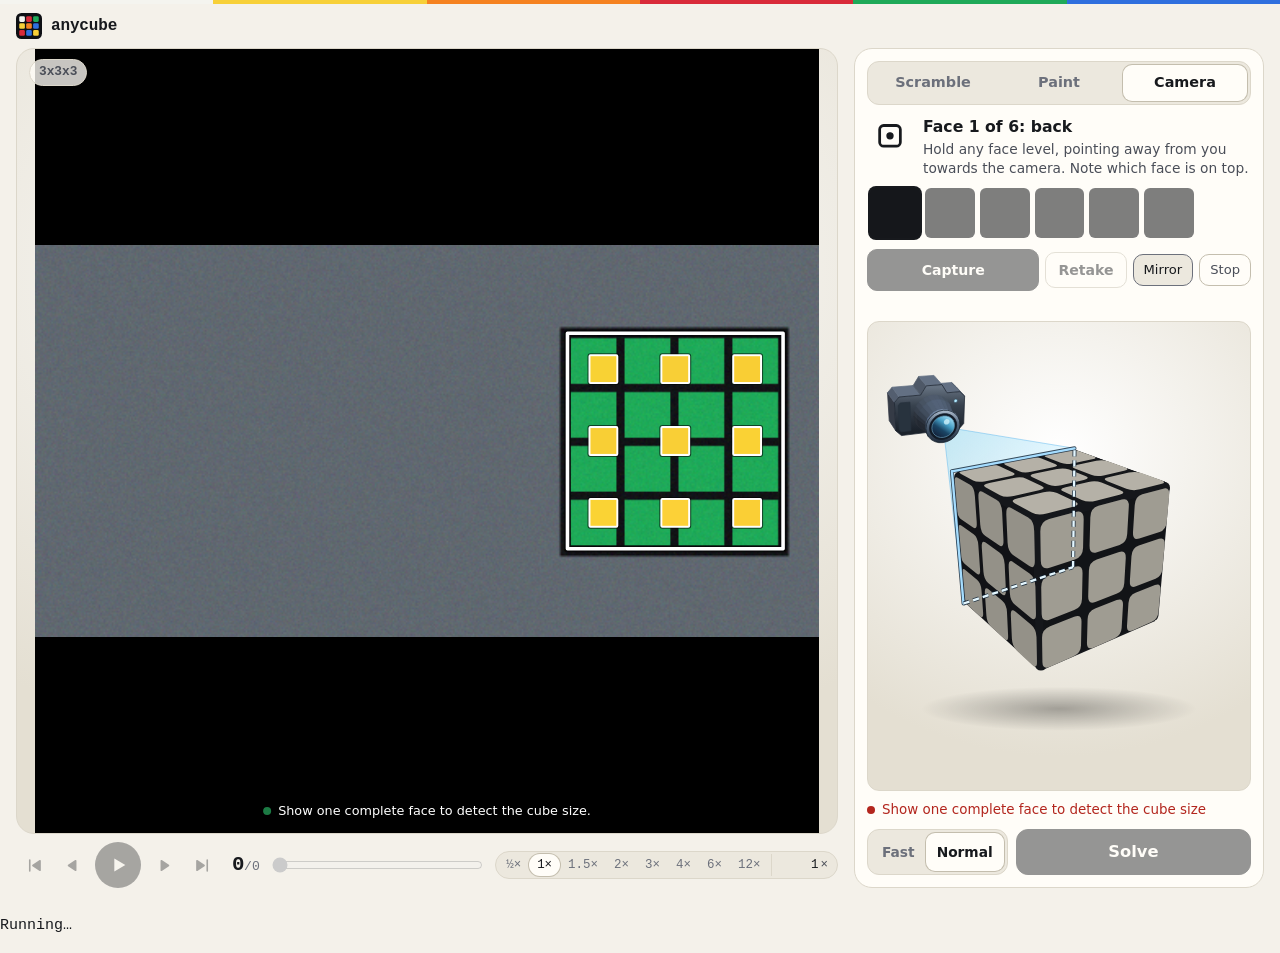
==== commit e10e8603: "Prefer the iPhone camera and exclude Desk View in camera and robot scans" ====
--- a/app/tests/size-workflows.html
+++ b/app/tests/size-workflows.html
@@ -44,7 +44,8 @@
     ctx.putImageData(pixels, 0, 0);
   }, 20);
   navigator.mediaDevices.getUserMedia = async () => source.captureStream(30);
-  navigator.mediaDevices.enumerateDevices = async () => [];
+  let cameras = [];
+  navigator.mediaDevices.enumerateDevices = async () => cameras;
   const network = window.fetch;
   const requests = [];
   window.fetch = async (url, init) => {
@@ -59,6 +60,15 @@
   const app = await mount($("app"));
   $("sizes").children[5].click();
   $("tab-camera").click();
+  cameras = ["FaceTime HD Camera", "Horia’s iPhone Desk View Camera", "Horia’s iPhone Camera"]
+    .map((label, i) => ({ kind: "videoinput", label, deviceId: String(i) }));
+  navigator.mediaDevices.dispatchEvent(new Event("devicechange"));
+  await until(() => $("camera-source").options.length === 3);
+  check($("camera-source").options[2].text === "Horia’s iPhone Camera", "rear camera in picker");
+  check(!$("camera-source").textContent.includes("Desk View"), "Desk View excluded");
+  cameras = [];
+  navigator.mediaDevices.dispatchEvent(new Event("devicechange"));
+  await until(() => $("camera-source").hidden);
   for (const n of [3,4,5]) {
     showFace(0);
     $("camera-start").click();
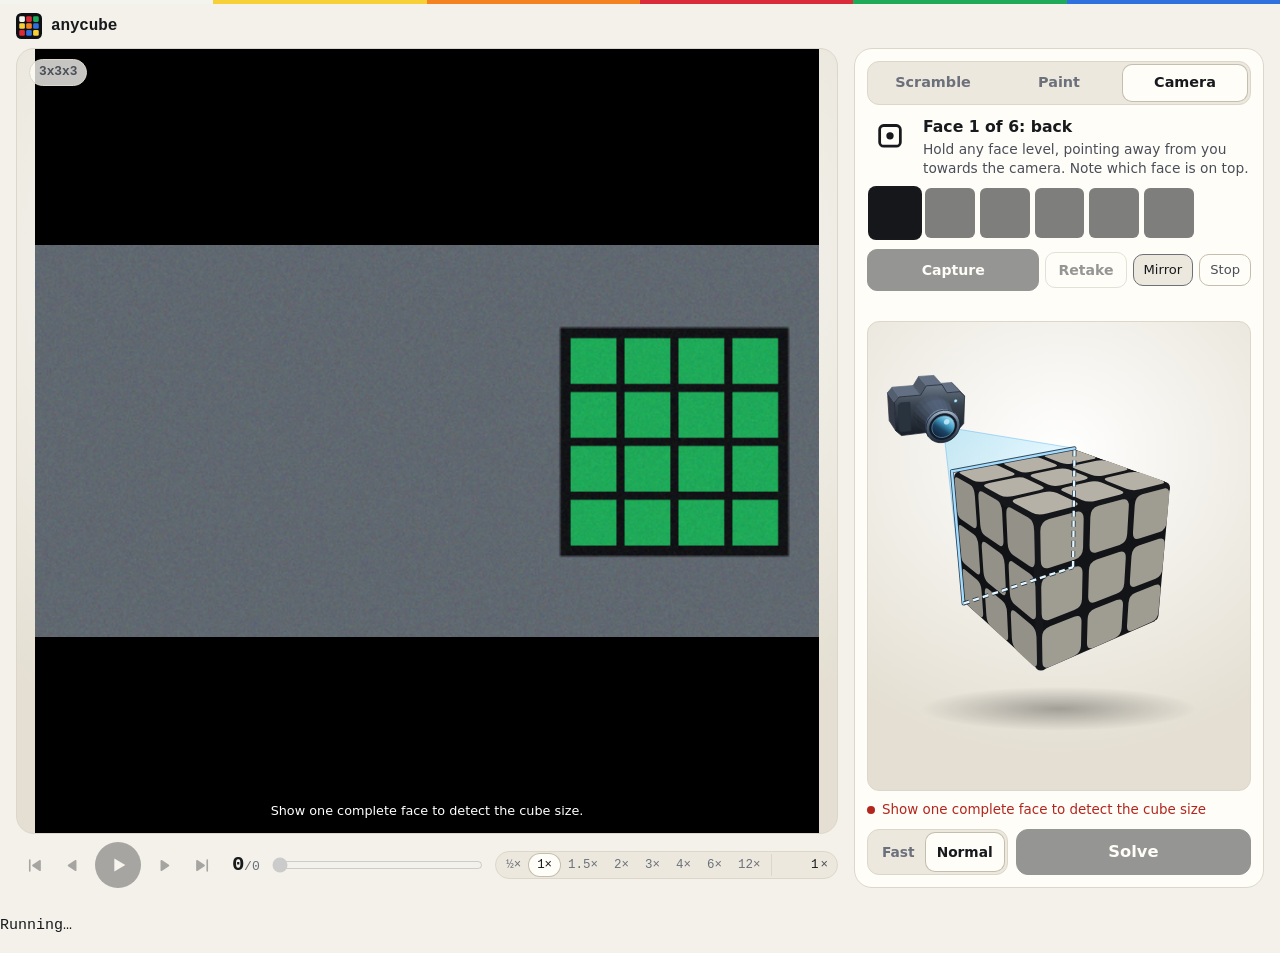
==== commit 0033d29b: "Capture the iPhone through AVFoundation when WebKit omits it" ====
--- a/app/tests/size-workflows.html
+++ b/app/tests/size-workflows.html
@@ -69,12 +69,37 @@
   cameras = [];
   navigator.mediaDevices.dispatchEvent(new Event("devicechange"));
   await until(() => $("camera-source").hidden);
+  let nativeSession = null;
+  const native = new URLSearchParams(location.search).has("native");
+  if (native) {
+    cameras = ["FaceTime HD Camera", "Horia’s iPhone Desk View Camera"]
+      .map((label, i) => ({ kind: "videoinput", label, deviceId: String(i) }));
+    window.anycubeNativeMac = true;
+    const phone = { id: "external-phone", label: "Horia’s iPhone Camera" };
+    window.webkit = { messageHandlers: { anycubeCamera: { async postMessage({ op, token, id }) {
+      if (op === "list") return [phone];
+      if (op === "start") {
+        check(id === phone.id && !nativeSession, "unexpected capture start");
+        nativeSession = token;
+        return phone;
+      }
+      check(token === nativeSession, "stale bridge request");
+      if (op === "stop") { nativeSession = null; return true; }
+      check(op === "frame", "unknown bridge request");
+      return source.toDataURL("image/jpeg", 0.94).split(",")[1];
+    } } } };
+    navigator.mediaDevices.getUserMedia = () => { throw Error("unexpected WebKit capture"); };
+    window.dispatchEvent(new Event("anycube-cameras-changed"));
+    await until(() => $("camera-source").options.length === 3);
+    check(!nativeSession, "discovery started capture");
+  }
   for (const n of [3,4,5]) {
     showFace(0);
     $("camera-start").click();
     await until(() => app.scanner.running && app.scanner.capture.disabled);
     showFace(n, SCAN_STEPS[0].face);
     await until(() => app.state.size === n && !app.scanner.capture.disabled);
+    check(app.scanner.video.videoWidth === 480 && app.scanner.video.videoHeight === 240, "full frame dimensions");
     app.scanner.capture.click();
     check(app.scanner.step === 1 && app.state.scan.filter(Boolean).length === n*n, "first face");
     showFace(n === 3 ? 4 : 3);
@@ -85,6 +110,7 @@
       await until(() => app.scanner.found?.cells[0].every((v, i) => Math.abs(v - COLOURS[face][i]) < 12));
       app.scanner.capture.click();
     }
+    check(!nativeSession, "camera not released");
     check(!app.scanner.running && app.state.scan === null, "scan completed");
     check(app.state.painted.get(n).facelets.length === 6*n*n, "completed cube size");
     $("tab-camera").click();
@@ -123,6 +149,7 @@
   mock.unplug();
   await until(() => !$("app").classList.contains("robot-mode"));
   check(app.state.size === 7, "manual size restored on disconnect");
+  check(!nativeSession, "robot camera not released");
   result.textContent = "PASS";
 } catch (error) { result.textContent = error.stack; }
 </script>
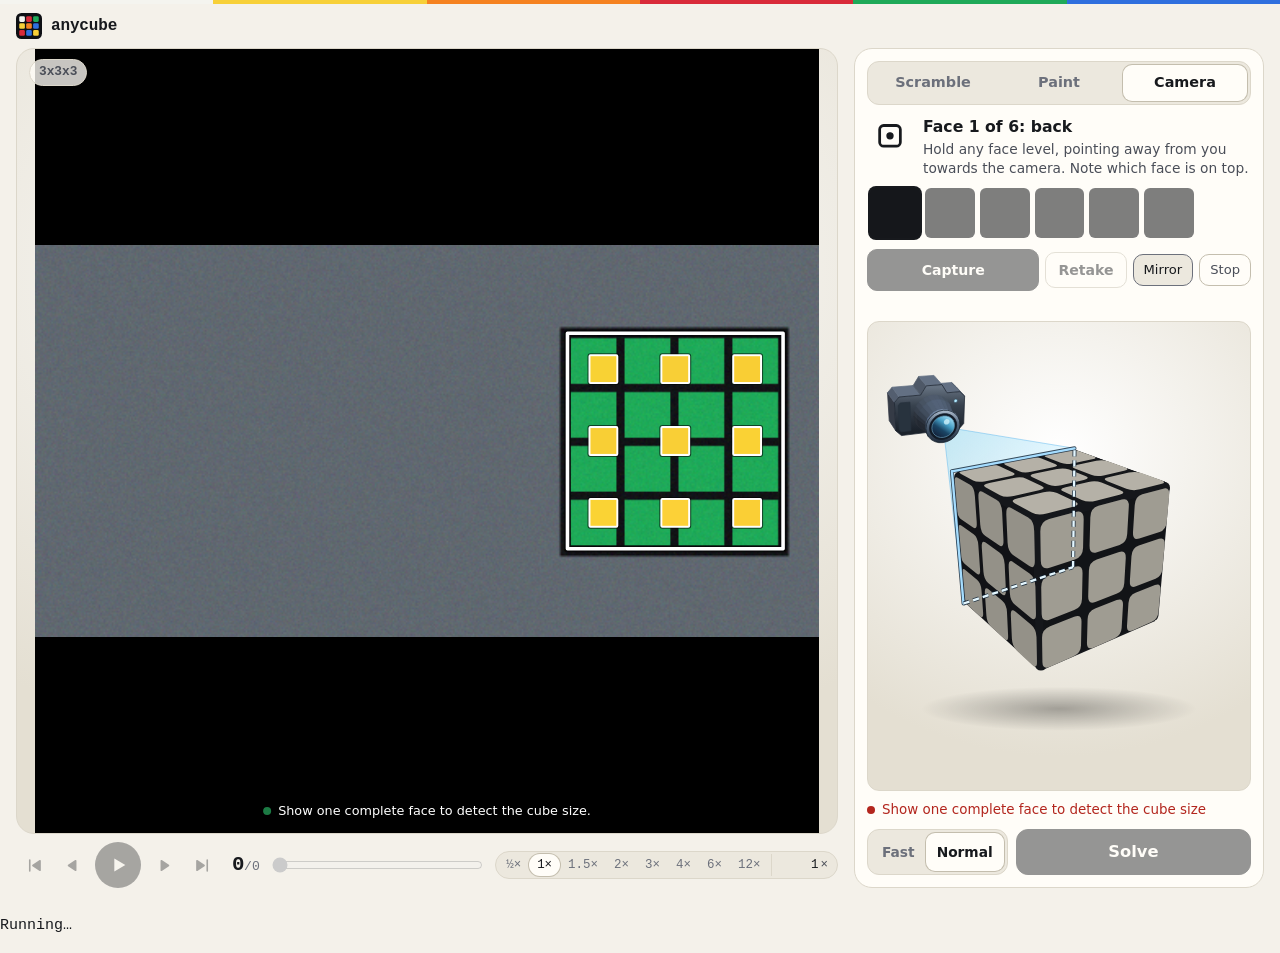
==== commit b182de26: "Seat the MultiCuber flipper before measuring cube size" ====
--- a/app/tests/size-workflows.html
+++ b/app/tests/size-workflows.html
@@ -5,6 +5,7 @@
 <div class="app" id="app"></div>
 <pre id="result">Running…</pre>
 <script type="module">
+import { detectCubeSize } from "../js/detect.js";
 import { mount } from "../js/app.js";
 import { SCAN_STEPS } from "../js/camera.js";
 import { COLOURS, picture, quad } from "./pictures.mjs";
@@ -22,7 +23,12 @@
 }
 
 try {
-  const mock = mockServer({ identify: true, ports: [], size: 3, settleMs: 80 });
+  let clearPose, poseAt, sizePhotoAt;
+  const pulls = [], sizeTimings = [];
+  const mock = mockServer({ sizePhoto: true, onSizePose() {
+    poseAt = performance.now();
+    clearPose();
+  }, onSizePhoto() { sizePhotoAt = performance.now(); pulls.length = 0; }, identify: true, ports: [], size: 3, settleMs: 80 });
   const source = document.createElement("canvas");
   source.width = 480;
   source.height = 240;
@@ -52,7 +58,16 @@
     if (url === "/api/config") return json(200, { local:true, robots:true, max_size:7, browser_sizes:[], modes:["normal"], max_scramble_moves:5000 });
     if (url === "/api/check") return json(200, { ok:true });
     if (url.startsWith("/api/robot")) {
-      if (url === "/api/robot/scan") requests.push(JSON.parse(init.body).size);
+      if (url === "/api/robot/scan") check(JSON.parse(init.body).detect_size, "guessed a size before positioning");
+      if (url === "/api/robot/measured-size") {
+        const n = JSON.parse(init.body).size;
+        check(sizePhotoAt - poseAt >= 79, "size photo preceded settle");
+        if (native) {
+          check(pulls.length >= 2, "size read reused a buffered frame");
+          sizeTimings.push(Math.round(pulls.at(-1) - sizePhotoAt));
+        }
+        if ([3,4,5].includes(n)) requests.push(n);
+      }
       return mock.fetch(url, init);
     }
     return network(url, init);
@@ -86,6 +101,7 @@
       check(token === nativeSession, "stale bridge request");
       if (op === "stop") { nativeSession = null; return true; }
       check(op === "frame", "unknown bridge request");
+      if (sizePhotoAt) pulls.push(performance.now());
       return source.toDataURL("image/jpeg", 0.94).split(",")[1];
     } } } };
     navigator.mediaDevices.getUserMedia = () => { throw Error("unexpected WebKit capture"); };
@@ -122,24 +138,34 @@
   check(app.state.size === 7, "connection changed editor");
   for (const n of [0, "ambiguous", 6, 3, 4, 5]) {
     cube = n;
-    if (n === "ambiguous") {
-      showFace(3);
-      const other = picture({ W: 480, H: 240, n: 4, corners: quad(360, 120, 132), stickers: Array(16).fill(1) });
-      for (let y = 0; y < 240; y++) {
-        const offset = (480*y + 240)*4;
-        pixels.data.set(other.data.subarray(offset, offset + 240*4), offset);
-      }
-      ctx.putImageData(pixels, 0, 0);
-    } else showFace(n);
+    showFace(Number.isInteger(n) && n >= 3 ? n : 3);
+    ctx.fillStyle = "#414141";
+    ctx.fillRect(44, 44, 126, 154); // The idle flipper leaves only a strip of stickers visible.
+    pixels = ctx.getImageData(0, 0, 480, 240);
+    check(!detectCubeSize(pixels).n, "idle fixture exposes a measurable face");
+    clearPose = () => {
+      if (n === "ambiguous") {
+        showFace(3);
+        const other = picture({ W: 480, H: 240, n: 4, corners: quad(360, 120, 132), stickers: Array(16).fill(1) });
+        for (let y = 0; y < 240; y++) {
+          const offset = (480*y + 240)*4;
+          pixels.data.set(other.data.subarray(offset, offset + 240*4), offset);
+        }
+        ctx.putImageData(pixels, 0, 0);
+      } else showFace(n);
+    };
     const before = requests.length;
+    const count = () => mock.calls.filter(c => c.path === "/api/robot/measured-size").length;
+    const prior = count();
     await until(() => !$("robot-scan").disabled);
     $("robot-scan").click();
     if (!n || n === "ambiguous" || n === 6) {
-      await until(() => document.body.innerText.includes(n === 6 ? "cannot scan" : "Show one complete"));
+      await until(() => count() > prior && $("robot-scan").textContent === "Scan & solve");
+      await until(() => document.body.innerText.includes(n === 6 ? "MultiCuber requires" : "Show one complete"));
       await until(() => !$("robot-scan").disabled);
       check(requests.length === before && app.state.size === 7, "uncertain or unsupported scan");
     } else {
-      await until(() => requests.length > before);
+      await until(() => requests.length > before && app.state.size === n);
       check(requests.at(-1) === n && app.state.size === n, "wrong scan size");
       await until(() => $("robot-scan").textContent === "Scan & solve");
       check(mock.calls.some(c => c.path === "/api/robot/solve" && c.body.size === n && c.body.facelets.length === 6*n*n), `solve from captured ${n} faces: ${document.body.innerText.slice(-1500)}`);
@@ -150,6 +176,7 @@
   await until(() => !$("app").classList.contains("robot-mode"));
   check(app.state.size === 7, "manual size restored on disconnect");
   check(!nativeSession, "robot camera not released");
+  result.dataset.sizeFrameMs = JSON.stringify(sizeTimings);
   result.textContent = "PASS";
 } catch (error) { result.textContent = error.stack; }
 </script>
